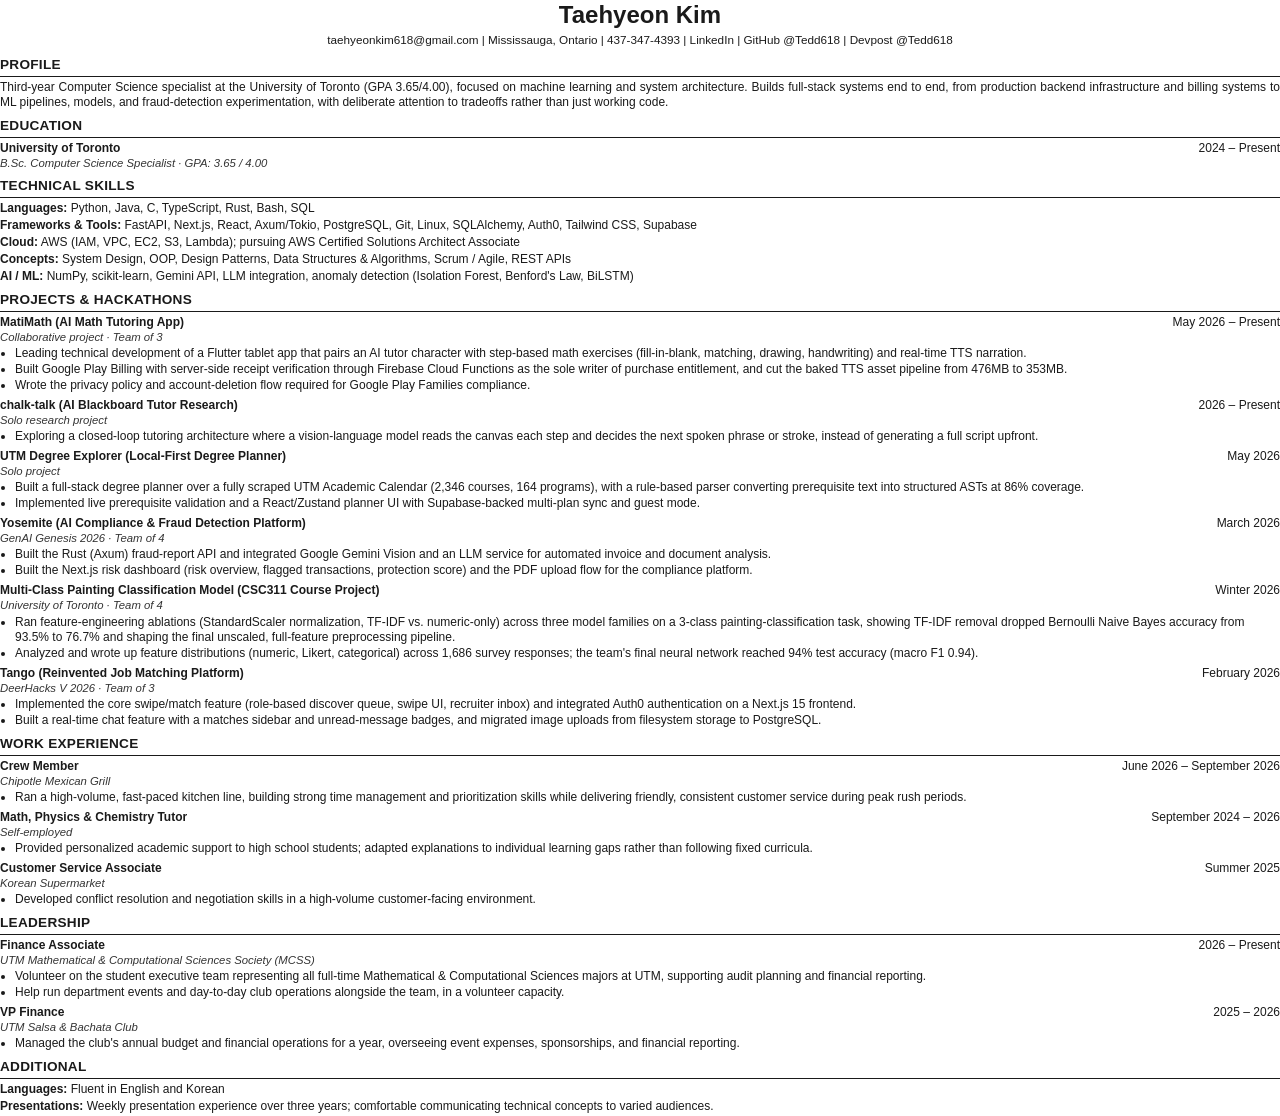
==== resume-source/resume.html @ ea224ffb "chalk-talk: drop the "working MVP" claim, no meaningful result yet Cut the bullet claiming a working" ====
<!DOCTYPE html>
<html lang="en">
<head>
<meta charset="UTF-8" />
<title>Taehyeon Kim - Resume</title>
<style>
  @page { size: Letter; margin: 0.35in 0.6in; }

  * { box-sizing: border-box; }

  html, body {
    margin: 0;
    padding: 0;
    font-family: Arial, Helvetica, sans-serif;
    font-size: 9pt;
    line-height: 1.25;
    color: #1a1a1a;
  }

  h1 {
    text-align: center;
    font-size: 18pt;
    font-weight: bold;
    margin: 0 0 3px;
  }

  .contact {
    text-align: center;
    font-size: 8.8pt;
    margin: 0 0 9px;
  }
  .contact a { color: #1a1a1a; text-decoration: none; }
  .contact a:hover { text-decoration: underline; }

  h2.section {
    font-size: 10.2pt;
    font-weight: bold;
    text-transform: uppercase;
    letter-spacing: 0.02em;
    border-bottom: 1px solid #1a1a1a;
    padding-bottom: 2px;
    margin: 8px 0 3px;
  }
  h2.section:first-of-type { margin-top: 0; }

  p.profile { margin: 0; text-align: justify; }

  .row {
    display: flex;
    justify-content: space-between;
    align-items: baseline;
    gap: 8px;
  }
  .row .title { font-weight: bold; }
  .row .date { font-size: 9pt; white-space: nowrap; flex-shrink: 0; }

  .subtitle {
    font-style: italic;
    font-size: 8.5pt;
    color: #333;
    margin-bottom: 2px;
  }

  ul.bullets {
    margin: 2px 0 5px;
    padding-left: 15px;
  }
  ul.bullets li { margin-bottom: 1px; }

  .entry { margin-bottom: 2px; }
  .entry:last-child ul.bullets { margin-bottom: 0; }

  .skills p { margin: 0 0 2px; }
  .skills b { font-weight: bold; }

  .additional p { margin: 0 0 2px; }
  .additional b { font-weight: bold; }
</style>
</head>
<body>

  <h1>Taehyeon Kim</h1>
  <p class="contact">
    taehyeonkim618@gmail.com | Mississauga, Ontario | 437-347-4393 |
    <a href="https://linkedin.com/in/taehyeon-kim">LinkedIn</a> |
    <a href="https://github.com/Tedd618">GitHub @Tedd618</a> |
    <a href="https://devpost.com/Tedd618">Devpost @Tedd618</a>
  </p>

  <h2 class="section">Profile</h2>
  <p class="profile">Third-year Computer Science specialist at the University of Toronto (GPA 3.65/4.00), focused on machine learning and system architecture. Builds full-stack systems end to end, from production backend infrastructure and billing systems to ML pipelines, models, and fraud-detection experimentation, with deliberate attention to tradeoffs rather than just working code.</p>

  <h2 class="section">Education</h2>
  <div class="row">
    <span class="title">University of Toronto</span>
    <span class="date">2024 – Present</span>
  </div>
  <div class="subtitle">B.Sc. Computer Science Specialist · GPA: 3.65 / 4.00</div>

  <h2 class="section">Technical Skills</h2>
  <div class="skills">
    <p><b>Languages:</b> Python, Java, C, TypeScript, Rust, Bash, SQL</p>
    <p><b>Frameworks &amp; Tools:</b> FastAPI, Next.js, React, Axum/Tokio, PostgreSQL, Git, Linux, SQLAlchemy, Auth0, Tailwind CSS, Supabase</p>
    <p><b>Cloud:</b> AWS (IAM, VPC, EC2, S3, Lambda); pursuing AWS Certified Solutions Architect Associate</p>
    <p><b>Concepts:</b> System Design, OOP, Design Patterns, Data Structures &amp; Algorithms, Scrum / Agile, REST APIs</p>
    <p><b>AI / ML:</b> NumPy, scikit-learn, Gemini API, LLM integration, anomaly detection (Isolation Forest, Benford's Law, BiLSTM)</p>
  </div>

  <h2 class="section">Projects &amp; Hackathons</h2>

  <div class="entry">
    <div class="row"><span class="title">MatiMath (AI Math Tutoring App)</span><span class="date">May 2026 – Present</span></div>
    <div class="subtitle">Collaborative project · Team of 3</div>
    <ul class="bullets">
      <li>Leading technical development of a Flutter tablet app that pairs an AI tutor character with step-based math exercises (fill-in-blank, matching, drawing, handwriting) and real-time TTS narration.</li>
      <li>Built Google Play Billing with server-side receipt verification through Firebase Cloud Functions as the sole writer of purchase entitlement, and cut the baked TTS asset pipeline from 476MB to 353MB.</li>
      <li>Wrote the privacy policy and account-deletion flow required for Google Play Families compliance.</li>
    </ul>
  </div>

  <div class="entry">
    <div class="row"><span class="title">chalk-talk (AI Blackboard Tutor Research)</span><span class="date">2026 – Present</span></div>
    <div class="subtitle">Solo research project</div>
    <ul class="bullets">
      <li>Exploring a closed-loop tutoring architecture where a vision-language model reads the canvas each step and decides the next spoken phrase or stroke, instead of generating a full script upfront.</li>
    </ul>
  </div>

  <div class="entry">
    <div class="row"><span class="title">UTM Degree Explorer (Local-First Degree Planner)</span><span class="date">May 2026</span></div>
    <div class="subtitle">Solo project</div>
    <ul class="bullets">
      <li>Built a full-stack degree planner over a fully scraped UTM Academic Calendar (2,346 courses, 164 programs), with a rule-based parser converting prerequisite text into structured ASTs at 86% coverage.</li>
      <li>Implemented live prerequisite validation and a React/Zustand planner UI with Supabase-backed multi-plan sync and guest mode.</li>
    </ul>
  </div>

  <div class="entry">
    <div class="row"><span class="title">Yosemite (AI Compliance &amp; Fraud Detection Platform)</span><span class="date">March 2026</span></div>
    <div class="subtitle">GenAI Genesis 2026 · Team of 4</div>
    <ul class="bullets">
      <li>Built the Rust (Axum) fraud-report API and integrated Google Gemini Vision and an LLM service for automated invoice and document analysis.</li>
      <li>Built the Next.js risk dashboard (risk overview, flagged transactions, protection score) and the PDF upload flow for the compliance platform.</li>
    </ul>
  </div>

  <div class="entry">
    <div class="row"><span class="title">Multi-Class Painting Classification Model (CSC311 Course Project)</span><span class="date">Winter 2026</span></div>
    <div class="subtitle">University of Toronto · Team of 4</div>
    <ul class="bullets">
      <li>Ran feature-engineering ablations (StandardScaler normalization, TF-IDF vs. numeric-only) across three model families on a 3-class painting-classification task, showing TF-IDF removal dropped Bernoulli Naive Bayes accuracy from 93.5% to 76.7% and shaping the final unscaled, full-feature preprocessing pipeline.</li>
      <li>Analyzed and wrote up feature distributions (numeric, Likert, categorical) across 1,686 survey responses; the team's final neural network reached 94% test accuracy (macro F1 0.94).</li>
    </ul>
  </div>

  <div class="entry">
    <div class="row"><span class="title">Tango (Reinvented Job Matching Platform)</span><span class="date">February 2026</span></div>
    <div class="subtitle">DeerHacks V 2026 · Team of 3</div>
    <ul class="bullets">
      <li>Implemented the core swipe/match feature (role-based discover queue, swipe UI, recruiter inbox) and integrated Auth0 authentication on a Next.js 15 frontend.</li>
      <li>Built a real-time chat feature with a matches sidebar and unread-message badges, and migrated image uploads from filesystem storage to PostgreSQL.</li>
    </ul>
  </div>

  <h2 class="section">Work Experience</h2>

  <div class="entry">
    <div class="row"><span class="title">Crew Member</span><span class="date">June 2026 – September 2026</span></div>
    <div class="subtitle">Chipotle Mexican Grill</div>
    <ul class="bullets">
      <li>Ran a high-volume, fast-paced kitchen line, building strong time management and prioritization skills while delivering friendly, consistent customer service during peak rush periods.</li>
    </ul>
  </div>

  <div class="entry">
    <div class="row"><span class="title">Math, Physics &amp; Chemistry Tutor</span><span class="date">September 2024 – 2026</span></div>
    <div class="subtitle">Self-employed</div>
    <ul class="bullets">
      <li>Provided personalized academic support to high school students; adapted explanations to individual learning gaps rather than following fixed curricula.</li>
    </ul>
  </div>

  <div class="entry">
    <div class="row"><span class="title">Customer Service Associate</span><span class="date">Summer 2025</span></div>
    <div class="subtitle">Korean Supermarket</div>
    <ul class="bullets">
      <li>Developed conflict resolution and negotiation skills in a high-volume customer-facing environment.</li>
    </ul>
  </div>

  <h2 class="section">Leadership</h2>
  <div class="entry">
    <div class="row"><span class="title">Finance Associate</span><span class="date">2026 – Present</span></div>
    <div class="subtitle">UTM Mathematical &amp; Computational Sciences Society (MCSS)</div>
    <ul class="bullets">
      <li>Volunteer on the student executive team representing all full-time Mathematical &amp; Computational Sciences majors at UTM, supporting audit planning and financial reporting.</li>
      <li>Help run department events and day-to-day club operations alongside the team, in a volunteer capacity.</li>
    </ul>
  </div>

  <div class="entry">
    <div class="row"><span class="title">VP Finance</span><span class="date">2025 – 2026</span></div>
    <div class="subtitle">UTM Salsa &amp; Bachata Club</div>
    <ul class="bullets">
      <li>Managed the club's annual budget and financial operations for a year, overseeing event expenses, sponsorships, and financial reporting.</li>
    </ul>
  </div>

  <h2 class="section">Additional</h2>
  <div class="additional">
    <p><b>Languages:</b> Fluent in English and Korean</p>
    <p><b>Presentations:</b> Weekly presentation experience over three years; comfortable communicating technical concepts to varied audiences.</p>
  </div>

</body>
</html>
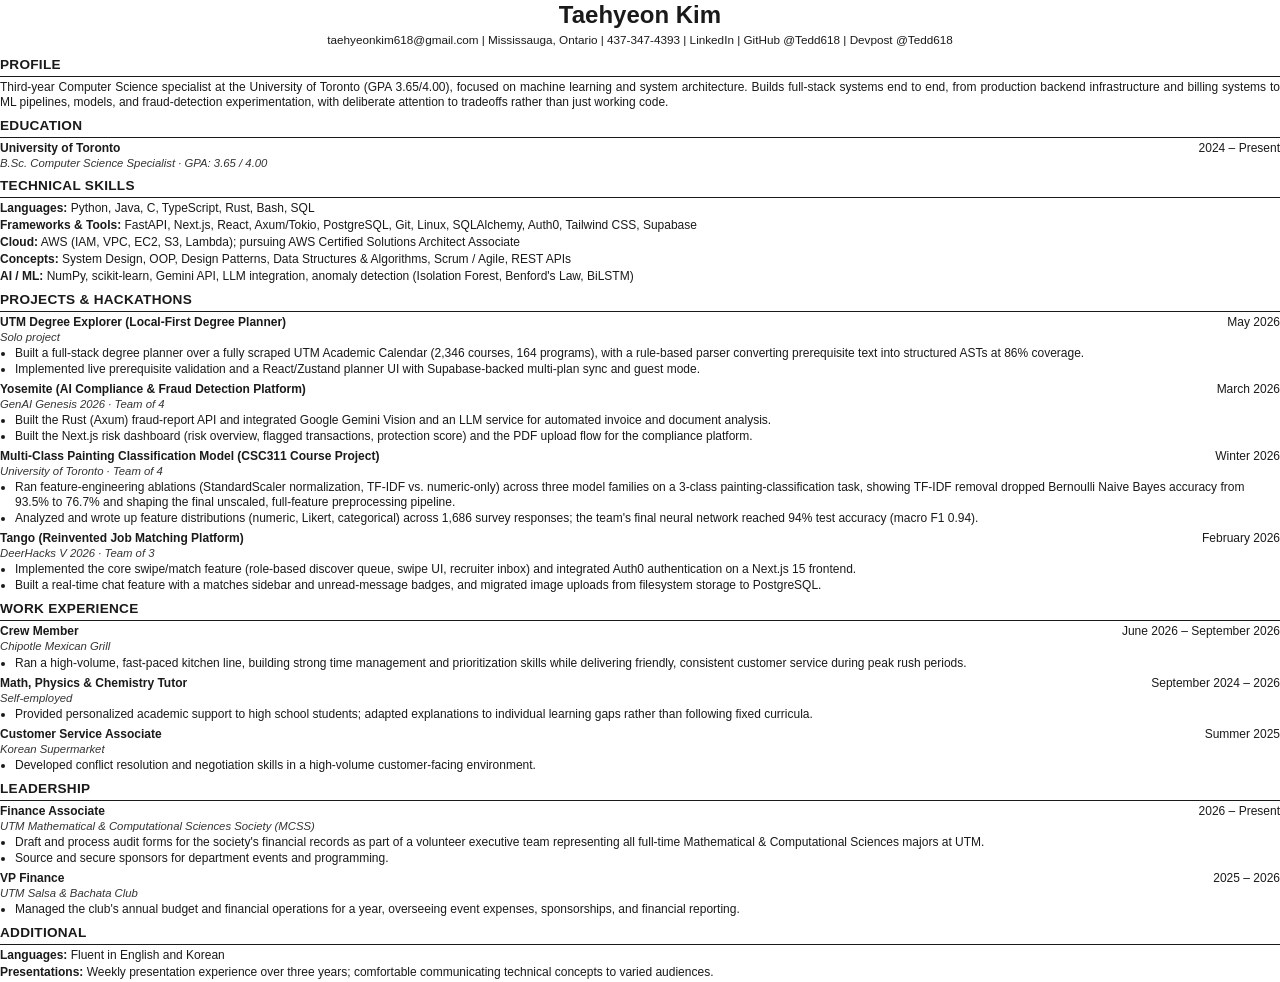
==== commit 227ee403: "Remove MatiMath and chalk-talk from resume; fix MCSS bullets - MatiMath: dropped per Taehyeon (not c" ====
--- a/resume-source/resume.html
+++ b/resume-source/resume.html
@@ -109,24 +109,6 @@
   <h2 class="section">Projects &amp; Hackathons</h2>
 
   <div class="entry">
-    <div class="row"><span class="title">MatiMath (AI Math Tutoring App)</span><span class="date">May 2026 – Present</span></div>
-    <div class="subtitle">Collaborative project · Team of 3</div>
-    <ul class="bullets">
-      <li>Leading technical development of a Flutter tablet app that pairs an AI tutor character with step-based math exercises (fill-in-blank, matching, drawing, handwriting) and real-time TTS narration.</li>
-      <li>Built Google Play Billing with server-side receipt verification through Firebase Cloud Functions as the sole writer of purchase entitlement, and cut the baked TTS asset pipeline from 476MB to 353MB.</li>
-      <li>Wrote the privacy policy and account-deletion flow required for Google Play Families compliance.</li>
-    </ul>
-  </div>
-
-  <div class="entry">
-    <div class="row"><span class="title">chalk-talk (AI Blackboard Tutor Research)</span><span class="date">2026 – Present</span></div>
-    <div class="subtitle">Solo research project</div>
-    <ul class="bullets">
-      <li>Exploring a closed-loop tutoring architecture where a vision-language model reads the canvas each step and decides the next spoken phrase or stroke, instead of generating a full script upfront.</li>
-    </ul>
-  </div>
-
-  <div class="entry">
     <div class="row"><span class="title">UTM Degree Explorer (Local-First Degree Planner)</span><span class="date">May 2026</span></div>
     <div class="subtitle">Solo project</div>
     <ul class="bullets">
@@ -193,8 +175,8 @@
     <div class="row"><span class="title">Finance Associate</span><span class="date">2026 – Present</span></div>
     <div class="subtitle">UTM Mathematical &amp; Computational Sciences Society (MCSS)</div>
     <ul class="bullets">
-      <li>Volunteer on the student executive team representing all full-time Mathematical &amp; Computational Sciences majors at UTM, supporting audit planning and financial reporting.</li>
-      <li>Help run department events and day-to-day club operations alongside the team, in a volunteer capacity.</li>
+      <li>Draft and process audit forms for the society's financial records as part of a volunteer executive team representing all full-time Mathematical &amp; Computational Sciences majors at UTM.</li>
+      <li>Source and secure sponsors for department events and programming.</li>
     </ul>
   </div>
 
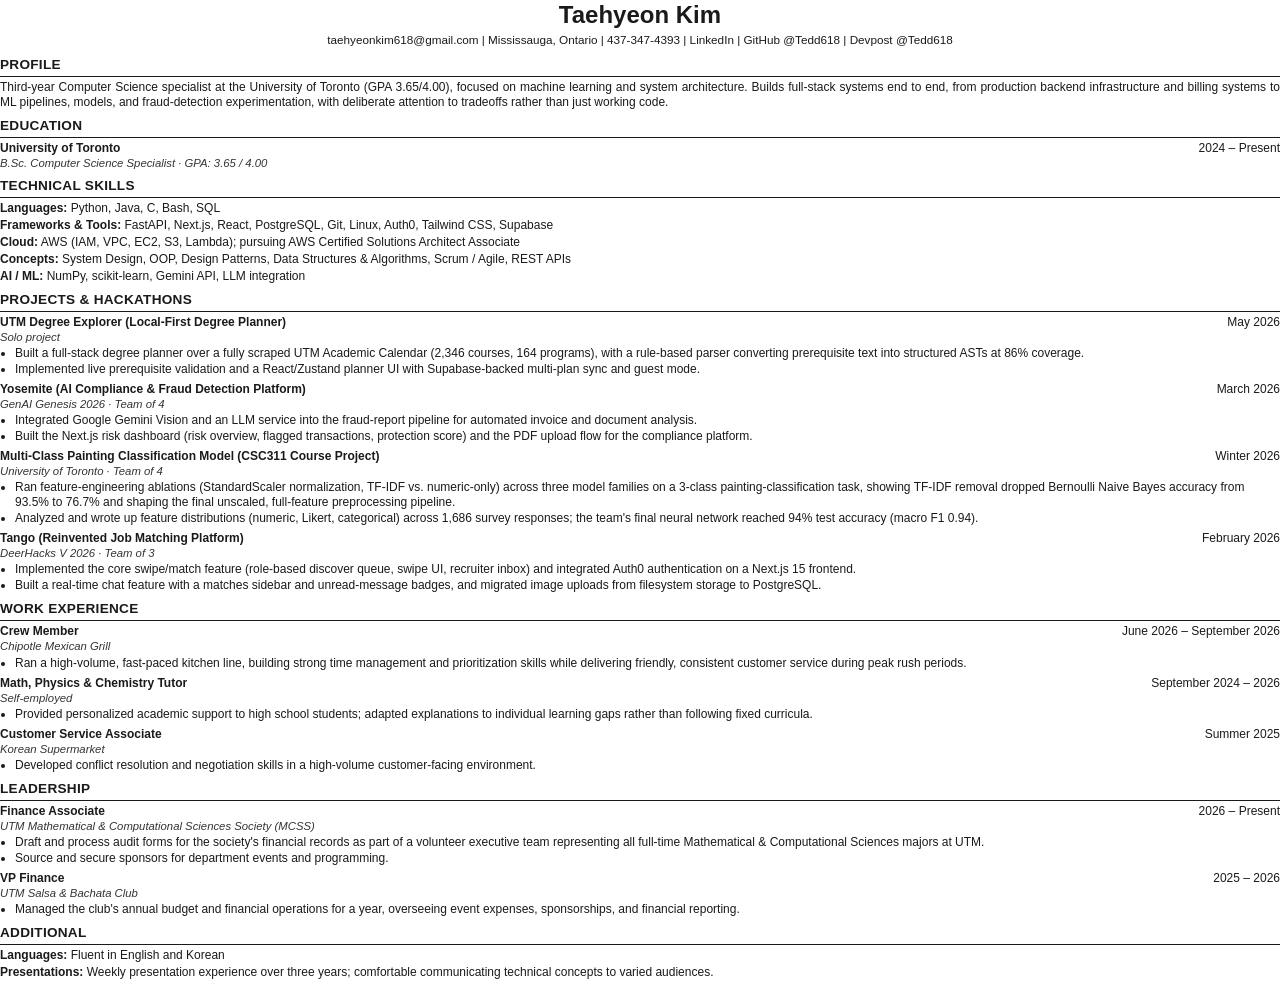
==== commit 5f55de00: "Trim skills list to what Taehyeon can actually defend in an interview Went through Technical Skills " ====
--- a/resume-source/resume.html
+++ b/resume-source/resume.html
@@ -99,11 +99,11 @@
 
   <h2 class="section">Technical Skills</h2>
   <div class="skills">
-    <p><b>Languages:</b> Python, Java, C, TypeScript, Rust, Bash, SQL</p>
-    <p><b>Frameworks &amp; Tools:</b> FastAPI, Next.js, React, Axum/Tokio, PostgreSQL, Git, Linux, SQLAlchemy, Auth0, Tailwind CSS, Supabase</p>
+    <p><b>Languages:</b> Python, Java, C, Bash, SQL</p>
+    <p><b>Frameworks &amp; Tools:</b> FastAPI, Next.js, React, PostgreSQL, Git, Linux, Auth0, Tailwind CSS, Supabase</p>
     <p><b>Cloud:</b> AWS (IAM, VPC, EC2, S3, Lambda); pursuing AWS Certified Solutions Architect Associate</p>
     <p><b>Concepts:</b> System Design, OOP, Design Patterns, Data Structures &amp; Algorithms, Scrum / Agile, REST APIs</p>
-    <p><b>AI / ML:</b> NumPy, scikit-learn, Gemini API, LLM integration, anomaly detection (Isolation Forest, Benford's Law, BiLSTM)</p>
+    <p><b>AI / ML:</b> NumPy, scikit-learn, Gemini API, LLM integration</p>
   </div>
 
   <h2 class="section">Projects &amp; Hackathons</h2>
@@ -121,7 +121,7 @@
     <div class="row"><span class="title">Yosemite (AI Compliance &amp; Fraud Detection Platform)</span><span class="date">March 2026</span></div>
     <div class="subtitle">GenAI Genesis 2026 · Team of 4</div>
     <ul class="bullets">
-      <li>Built the Rust (Axum) fraud-report API and integrated Google Gemini Vision and an LLM service for automated invoice and document analysis.</li>
+      <li>Integrated Google Gemini Vision and an LLM service into the fraud-report pipeline for automated invoice and document analysis.</li>
       <li>Built the Next.js risk dashboard (risk overview, flagged transactions, protection score) and the PDF upload flow for the compliance platform.</li>
     </ul>
   </div>
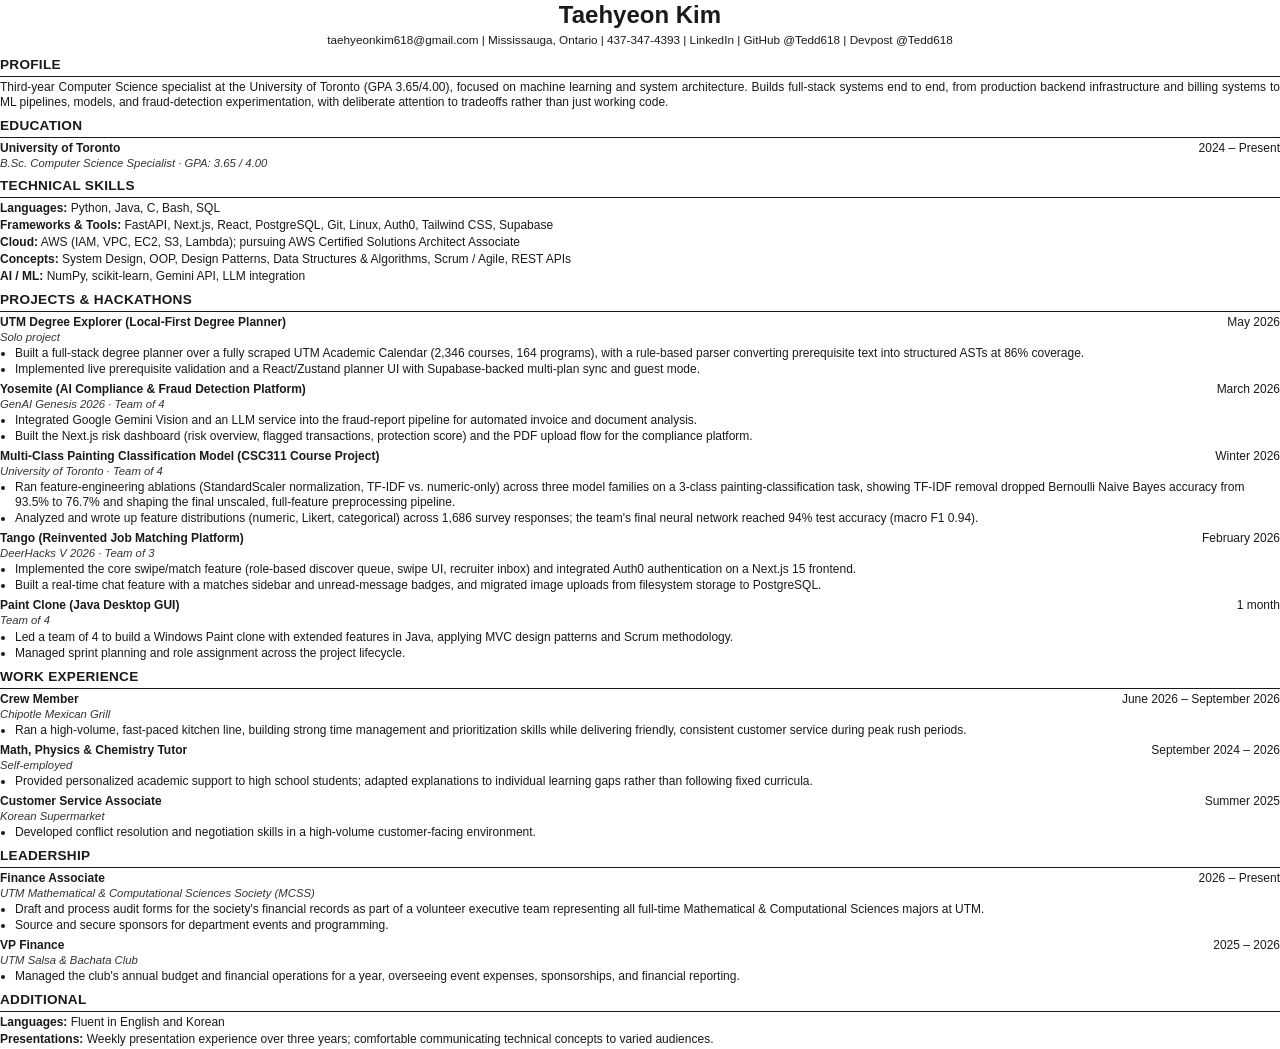
==== commit c94665dc: "Restore Java Paint Clone project to resume Many employers screen for Java, and it's the only Java pr" ====
--- a/resume-source/resume.html
+++ b/resume-source/resume.html
@@ -144,6 +144,15 @@
     </ul>
   </div>
 
+  <div class="entry">
+    <div class="row"><span class="title">Paint Clone (Java Desktop GUI)</span><span class="date">1 month</span></div>
+    <div class="subtitle">Team of 4</div>
+    <ul class="bullets">
+      <li>Led a team of 4 to build a Windows Paint clone with extended features in Java, applying MVC design patterns and Scrum methodology.</li>
+      <li>Managed sprint planning and role assignment across the project lifecycle.</li>
+    </ul>
+  </div>
+
   <h2 class="section">Work Experience</h2>
 
   <div class="entry">
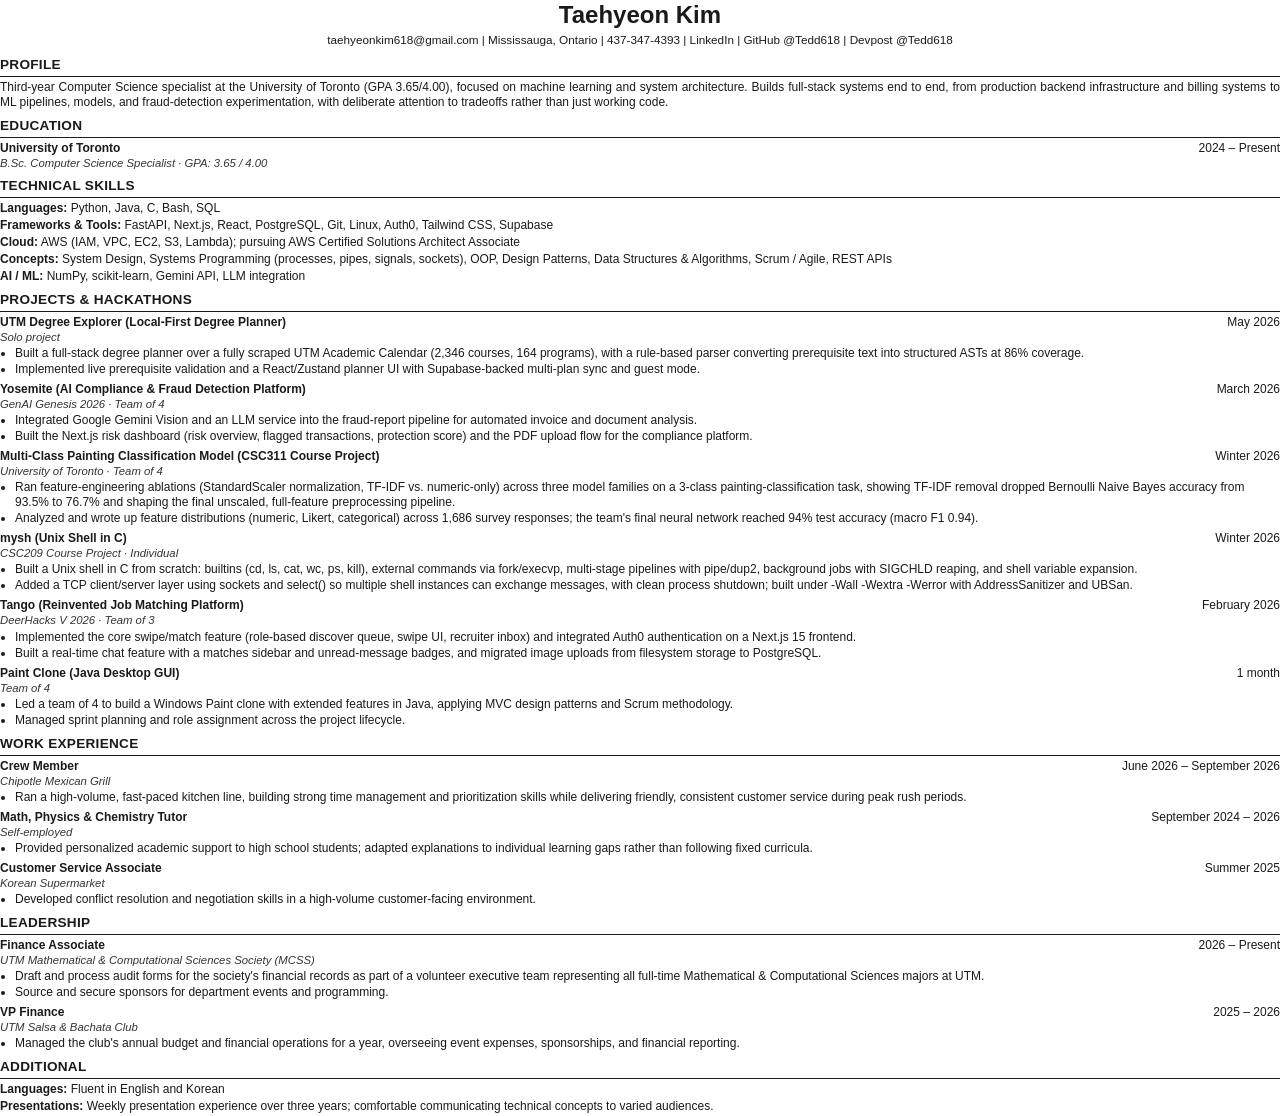
==== commit 3c8f5393: "Add CSC209 mysh (Unix shell in C) to baseline resume Scoped to what the code actually does (fork/exe" ====
--- a/resume-source/resume.html
+++ b/resume-source/resume.html
@@ -102,7 +102,7 @@
     <p><b>Languages:</b> Python, Java, C, Bash, SQL</p>
     <p><b>Frameworks &amp; Tools:</b> FastAPI, Next.js, React, PostgreSQL, Git, Linux, Auth0, Tailwind CSS, Supabase</p>
     <p><b>Cloud:</b> AWS (IAM, VPC, EC2, S3, Lambda); pursuing AWS Certified Solutions Architect Associate</p>
-    <p><b>Concepts:</b> System Design, OOP, Design Patterns, Data Structures &amp; Algorithms, Scrum / Agile, REST APIs</p>
+    <p><b>Concepts:</b> System Design, Systems Programming (processes, pipes, signals, sockets), OOP, Design Patterns, Data Structures &amp; Algorithms, Scrum / Agile, REST APIs</p>
     <p><b>AI / ML:</b> NumPy, scikit-learn, Gemini API, LLM integration</p>
   </div>
 
@@ -132,6 +132,15 @@
     <ul class="bullets">
       <li>Ran feature-engineering ablations (StandardScaler normalization, TF-IDF vs. numeric-only) across three model families on a 3-class painting-classification task, showing TF-IDF removal dropped Bernoulli Naive Bayes accuracy from 93.5% to 76.7% and shaping the final unscaled, full-feature preprocessing pipeline.</li>
       <li>Analyzed and wrote up feature distributions (numeric, Likert, categorical) across 1,686 survey responses; the team's final neural network reached 94% test accuracy (macro F1 0.94).</li>
+    </ul>
+  </div>
+
+  <div class="entry">
+    <div class="row"><span class="title">mysh (Unix Shell in C)</span><span class="date">Winter 2026</span></div>
+    <div class="subtitle">CSC209 Course Project · Individual</div>
+    <ul class="bullets">
+      <li>Built a Unix shell in C from scratch: builtins (cd, ls, cat, wc, ps, kill), external commands via fork/execvp, multi-stage pipelines with pipe/dup2, background jobs with SIGCHLD reaping, and shell variable expansion.</li>
+      <li>Added a TCP client/server layer using sockets and select() so multiple shell instances can exchange messages, with clean process shutdown; built under -Wall -Wextra -Werror with AddressSanitizer and UBSan.</li>
     </ul>
   </div>
 
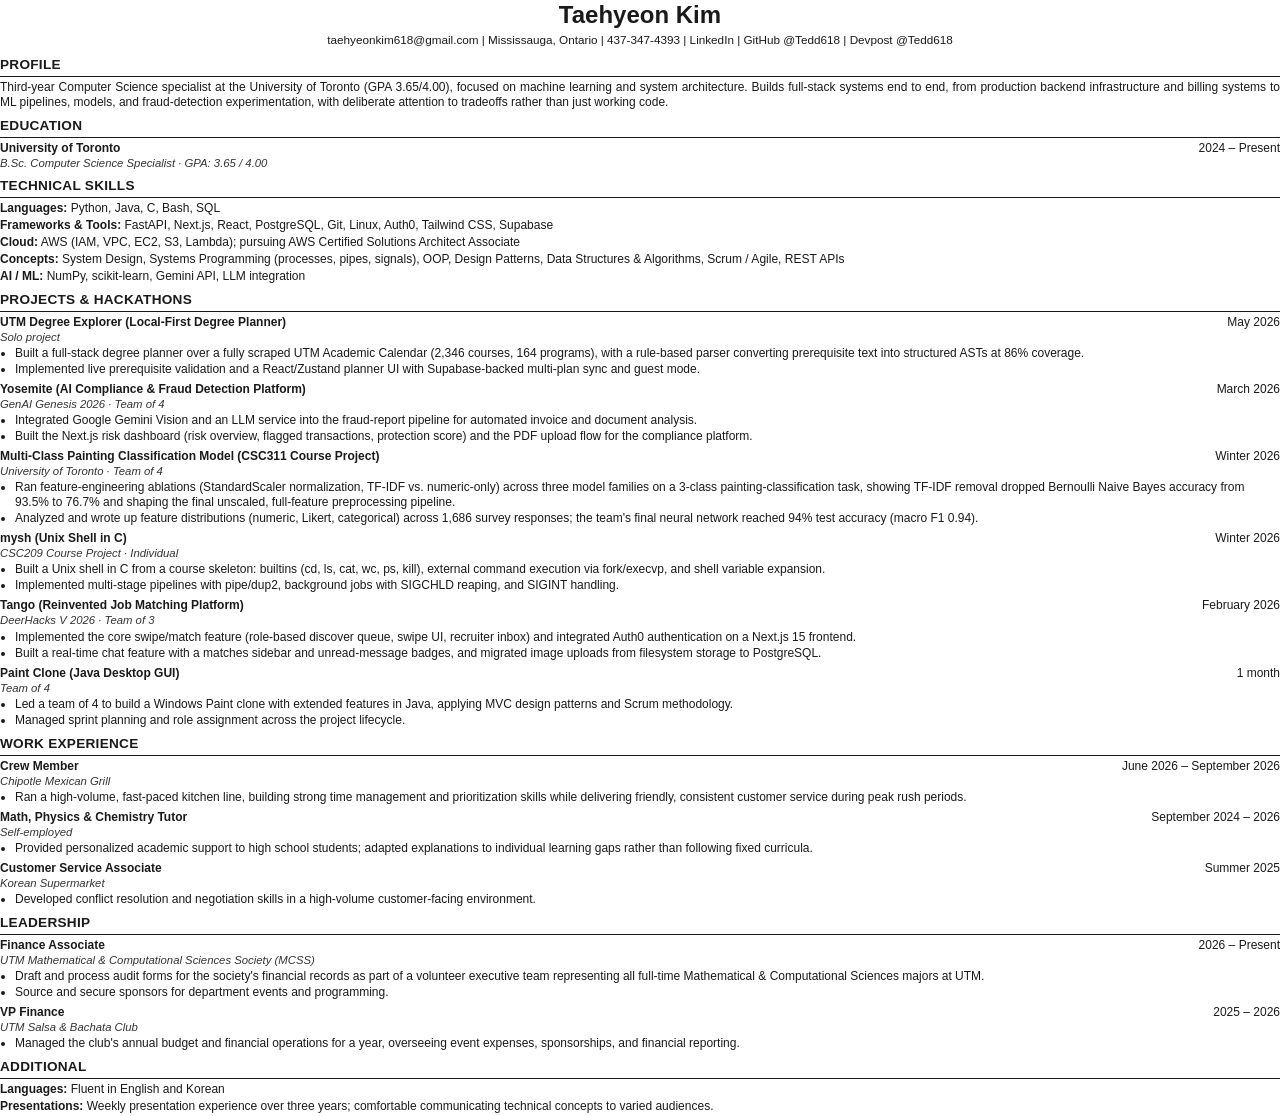
==== commit e2f7f856: "mysh: drop the networking claim (that code was LLM-generated and cited) The socket/select client-ser" ====
--- a/resume-source/resume.html
+++ b/resume-source/resume.html
@@ -102,7 +102,7 @@
     <p><b>Languages:</b> Python, Java, C, Bash, SQL</p>
     <p><b>Frameworks &amp; Tools:</b> FastAPI, Next.js, React, PostgreSQL, Git, Linux, Auth0, Tailwind CSS, Supabase</p>
     <p><b>Cloud:</b> AWS (IAM, VPC, EC2, S3, Lambda); pursuing AWS Certified Solutions Architect Associate</p>
-    <p><b>Concepts:</b> System Design, Systems Programming (processes, pipes, signals, sockets), OOP, Design Patterns, Data Structures &amp; Algorithms, Scrum / Agile, REST APIs</p>
+    <p><b>Concepts:</b> System Design, Systems Programming (processes, pipes, signals), OOP, Design Patterns, Data Structures &amp; Algorithms, Scrum / Agile, REST APIs</p>
     <p><b>AI / ML:</b> NumPy, scikit-learn, Gemini API, LLM integration</p>
   </div>
 
@@ -139,8 +139,8 @@
     <div class="row"><span class="title">mysh (Unix Shell in C)</span><span class="date">Winter 2026</span></div>
     <div class="subtitle">CSC209 Course Project · Individual</div>
     <ul class="bullets">
-      <li>Built a Unix shell in C from scratch: builtins (cd, ls, cat, wc, ps, kill), external commands via fork/execvp, multi-stage pipelines with pipe/dup2, background jobs with SIGCHLD reaping, and shell variable expansion.</li>
-      <li>Added a TCP client/server layer using sockets and select() so multiple shell instances can exchange messages, with clean process shutdown; built under -Wall -Wextra -Werror with AddressSanitizer and UBSan.</li>
+      <li>Built a Unix shell in C from a course skeleton: builtins (cd, ls, cat, wc, ps, kill), external command execution via fork/execvp, and shell variable expansion.</li>
+      <li>Implemented multi-stage pipelines with pipe/dup2, background jobs with SIGCHLD reaping, and SIGINT handling.</li>
     </ul>
   </div>
 
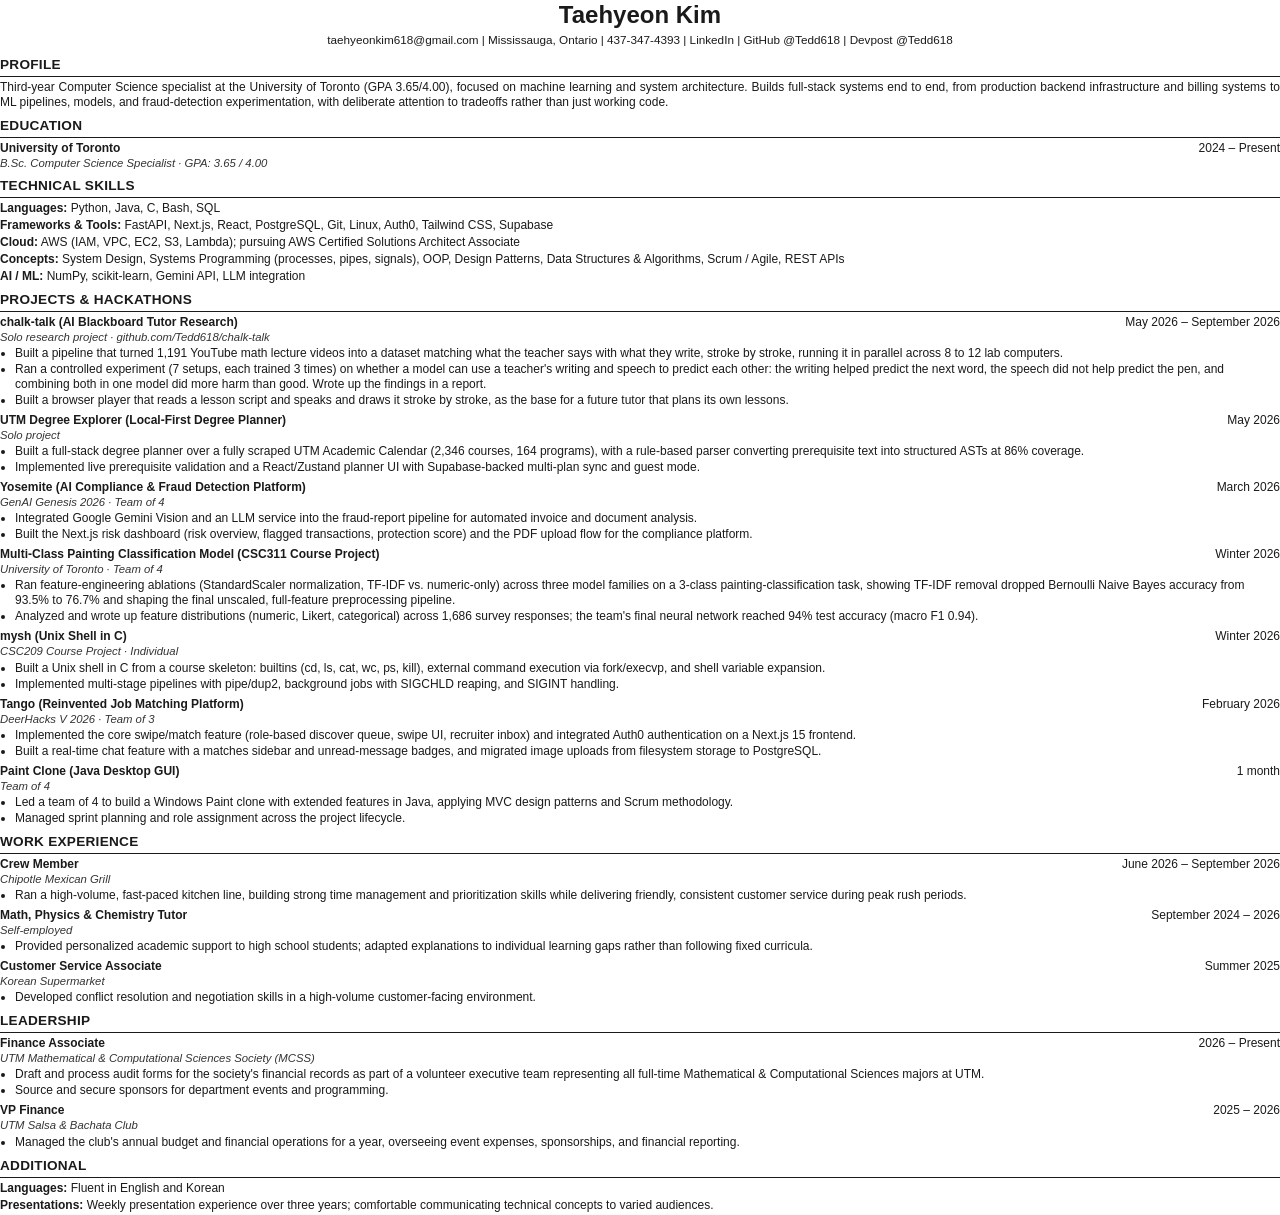
==== commit 1833b459: "Add chalk-talk research project to resume Plain-language bullets grounded in the public repo and its" ====
--- a/resume-source/resume.html
+++ b/resume-source/resume.html
@@ -109,6 +109,16 @@
   <h2 class="section">Projects &amp; Hackathons</h2>
 
   <div class="entry">
+    <div class="row"><span class="title">chalk-talk (AI Blackboard Tutor Research)</span><span class="date">May 2026 – September 2026</span></div>
+    <div class="subtitle">Solo research project · github.com/Tedd618/chalk-talk</div>
+    <ul class="bullets">
+      <li>Built a pipeline that turned 1,191 YouTube math lecture videos into a dataset matching what the teacher says with what they write, stroke by stroke, running it in parallel across 8 to 12 lab computers.</li>
+      <li>Ran a controlled experiment (7 setups, each trained 3 times) on whether a model can use a teacher's writing and speech to predict each other: the writing helped predict the next word, the speech did not help predict the pen, and combining both in one model did more harm than good. Wrote up the findings in a report.</li>
+      <li>Built a browser player that reads a lesson script and speaks and draws it stroke by stroke, as the base for a future tutor that plans its own lessons.</li>
+    </ul>
+  </div>
+
+  <div class="entry">
     <div class="row"><span class="title">UTM Degree Explorer (Local-First Degree Planner)</span><span class="date">May 2026</span></div>
     <div class="subtitle">Solo project</div>
     <ul class="bullets">
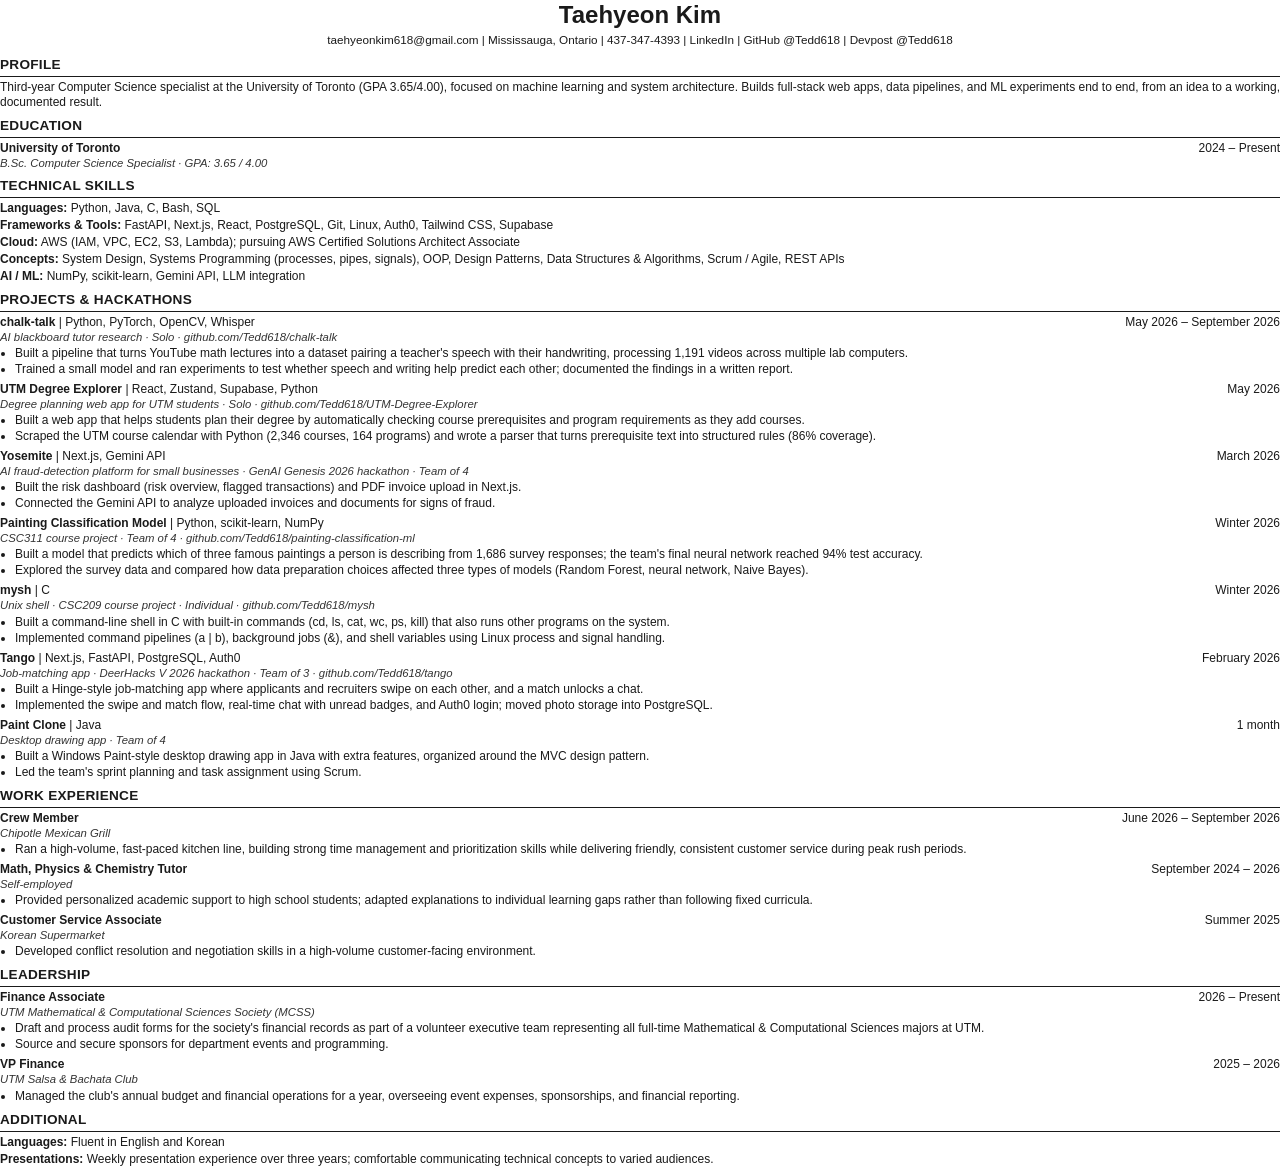
==== commit f3092daa: "Rewrite project entries as purpose / stack / work; fix stale profile Each project now has "Name | st" ====
--- a/resume-source/resume.html
+++ b/resume-source/resume.html
@@ -52,6 +52,7 @@
     gap: 8px;
   }
   .row .title { font-weight: bold; }
+  .row .title .stack { font-weight: normal; }
   .row .date { font-size: 9pt; white-space: nowrap; flex-shrink: 0; }
 
   .subtitle {
@@ -88,7 +89,7 @@
   </p>
 
   <h2 class="section">Profile</h2>
-  <p class="profile">Third-year Computer Science specialist at the University of Toronto (GPA 3.65/4.00), focused on machine learning and system architecture. Builds full-stack systems end to end, from production backend infrastructure and billing systems to ML pipelines, models, and fraud-detection experimentation, with deliberate attention to tradeoffs rather than just working code.</p>
+  <p class="profile">Third-year Computer Science specialist at the University of Toronto (GPA 3.65/4.00), focused on machine learning and system architecture. Builds full-stack web apps, data pipelines, and ML experiments end to end, from an idea to a working, documented result.</p>
 
   <h2 class="section">Education</h2>
   <div class="row">
@@ -109,66 +110,65 @@
   <h2 class="section">Projects &amp; Hackathons</h2>
 
   <div class="entry">
-    <div class="row"><span class="title">chalk-talk (AI Blackboard Tutor Research)</span><span class="date">May 2026 – September 2026</span></div>
-    <div class="subtitle">Solo research project · github.com/Tedd618/chalk-talk</div>
-    <ul class="bullets">
-      <li>Built a pipeline that turned 1,191 YouTube math lecture videos into a dataset matching what the teacher says with what they write, stroke by stroke, running it in parallel across 8 to 12 lab computers.</li>
-      <li>Ran a controlled experiment (7 setups, each trained 3 times) on whether a model can use a teacher's writing and speech to predict each other: the writing helped predict the next word, the speech did not help predict the pen, and combining both in one model did more harm than good. Wrote up the findings in a report.</li>
-      <li>Built a browser player that reads a lesson script and speaks and draws it stroke by stroke, as the base for a future tutor that plans its own lessons.</li>
-    </ul>
-  </div>
-
-  <div class="entry">
-    <div class="row"><span class="title">UTM Degree Explorer (Local-First Degree Planner)</span><span class="date">May 2026</span></div>
-    <div class="subtitle">Solo project</div>
-    <ul class="bullets">
-      <li>Built a full-stack degree planner over a fully scraped UTM Academic Calendar (2,346 courses, 164 programs), with a rule-based parser converting prerequisite text into structured ASTs at 86% coverage.</li>
-      <li>Implemented live prerequisite validation and a React/Zustand planner UI with Supabase-backed multi-plan sync and guest mode.</li>
-    </ul>
-  </div>
-
-  <div class="entry">
-    <div class="row"><span class="title">Yosemite (AI Compliance &amp; Fraud Detection Platform)</span><span class="date">March 2026</span></div>
-    <div class="subtitle">GenAI Genesis 2026 · Team of 4</div>
-    <ul class="bullets">
-      <li>Integrated Google Gemini Vision and an LLM service into the fraud-report pipeline for automated invoice and document analysis.</li>
-      <li>Built the Next.js risk dashboard (risk overview, flagged transactions, protection score) and the PDF upload flow for the compliance platform.</li>
-    </ul>
-  </div>
-
-  <div class="entry">
-    <div class="row"><span class="title">Multi-Class Painting Classification Model (CSC311 Course Project)</span><span class="date">Winter 2026</span></div>
-    <div class="subtitle">University of Toronto · Team of 4</div>
-    <ul class="bullets">
-      <li>Ran feature-engineering ablations (StandardScaler normalization, TF-IDF vs. numeric-only) across three model families on a 3-class painting-classification task, showing TF-IDF removal dropped Bernoulli Naive Bayes accuracy from 93.5% to 76.7% and shaping the final unscaled, full-feature preprocessing pipeline.</li>
-      <li>Analyzed and wrote up feature distributions (numeric, Likert, categorical) across 1,686 survey responses; the team's final neural network reached 94% test accuracy (macro F1 0.94).</li>
-    </ul>
-  </div>
-
-  <div class="entry">
-    <div class="row"><span class="title">mysh (Unix Shell in C)</span><span class="date">Winter 2026</span></div>
-    <div class="subtitle">CSC209 Course Project · Individual</div>
-    <ul class="bullets">
-      <li>Built a Unix shell in C from a course skeleton: builtins (cd, ls, cat, wc, ps, kill), external command execution via fork/execvp, and shell variable expansion.</li>
-      <li>Implemented multi-stage pipelines with pipe/dup2, background jobs with SIGCHLD reaping, and SIGINT handling.</li>
-    </ul>
-  </div>
-
-  <div class="entry">
-    <div class="row"><span class="title">Tango (Reinvented Job Matching Platform)</span><span class="date">February 2026</span></div>
-    <div class="subtitle">DeerHacks V 2026 · Team of 3</div>
-    <ul class="bullets">
-      <li>Implemented the core swipe/match feature (role-based discover queue, swipe UI, recruiter inbox) and integrated Auth0 authentication on a Next.js 15 frontend.</li>
-      <li>Built a real-time chat feature with a matches sidebar and unread-message badges, and migrated image uploads from filesystem storage to PostgreSQL.</li>
-    </ul>
-  </div>
-
-  <div class="entry">
-    <div class="row"><span class="title">Paint Clone (Java Desktop GUI)</span><span class="date">1 month</span></div>
-    <div class="subtitle">Team of 4</div>
-    <ul class="bullets">
-      <li>Led a team of 4 to build a Windows Paint clone with extended features in Java, applying MVC design patterns and Scrum methodology.</li>
-      <li>Managed sprint planning and role assignment across the project lifecycle.</li>
+    <div class="row"><span class="title">chalk-talk <span class="stack">| Python, PyTorch, OpenCV, Whisper</span></span><span class="date">May 2026 – September 2026</span></div>
+    <div class="subtitle">AI blackboard tutor research · Solo · github.com/Tedd618/chalk-talk</div>
+    <ul class="bullets">
+      <li>Built a pipeline that turns YouTube math lectures into a dataset pairing a teacher's speech with their handwriting, processing 1,191 videos across multiple lab computers.</li>
+      <li>Trained a small model and ran experiments to test whether speech and writing help predict each other; documented the findings in a written report.</li>
+    </ul>
+  </div>
+
+  <div class="entry">
+    <div class="row"><span class="title">UTM Degree Explorer <span class="stack">| React, Zustand, Supabase, Python</span></span><span class="date">May 2026</span></div>
+    <div class="subtitle">Degree planning web app for UTM students · Solo · github.com/Tedd618/UTM-Degree-Explorer</div>
+    <ul class="bullets">
+      <li>Built a web app that helps students plan their degree by automatically checking course prerequisites and program requirements as they add courses.</li>
+      <li>Scraped the UTM course calendar with Python (2,346 courses, 164 programs) and wrote a parser that turns prerequisite text into structured rules (86% coverage).</li>
+    </ul>
+  </div>
+
+  <div class="entry">
+    <div class="row"><span class="title">Yosemite <span class="stack">| Next.js, Gemini API</span></span><span class="date">March 2026</span></div>
+    <div class="subtitle">AI fraud-detection platform for small businesses · GenAI Genesis 2026 hackathon · Team of 4</div>
+    <ul class="bullets">
+      <li>Built the risk dashboard (risk overview, flagged transactions) and PDF invoice upload in Next.js.</li>
+      <li>Connected the Gemini API to analyze uploaded invoices and documents for signs of fraud.</li>
+    </ul>
+  </div>
+
+  <div class="entry">
+    <div class="row"><span class="title">Painting Classification Model <span class="stack">| Python, scikit-learn, NumPy</span></span><span class="date">Winter 2026</span></div>
+    <div class="subtitle">CSC311 course project · Team of 4 · github.com/Tedd618/painting-classification-ml</div>
+    <ul class="bullets">
+      <li>Built a model that predicts which of three famous paintings a person is describing from 1,686 survey responses; the team's final neural network reached 94% test accuracy.</li>
+      <li>Explored the survey data and compared how data preparation choices affected three types of models (Random Forest, neural network, Naive Bayes).</li>
+    </ul>
+  </div>
+
+  <div class="entry">
+    <div class="row"><span class="title">mysh <span class="stack">| C</span></span><span class="date">Winter 2026</span></div>
+    <div class="subtitle">Unix shell · CSC209 course project · Individual · github.com/Tedd618/mysh</div>
+    <ul class="bullets">
+      <li>Built a command-line shell in C with built-in commands (cd, ls, cat, wc, ps, kill) that also runs other programs on the system.</li>
+      <li>Implemented command pipelines (a | b), background jobs (&amp;), and shell variables using Linux process and signal handling.</li>
+    </ul>
+  </div>
+
+  <div class="entry">
+    <div class="row"><span class="title">Tango <span class="stack">| Next.js, FastAPI, PostgreSQL, Auth0</span></span><span class="date">February 2026</span></div>
+    <div class="subtitle">Job-matching app · DeerHacks V 2026 hackathon · Team of 3 · github.com/Tedd618/tango</div>
+    <ul class="bullets">
+      <li>Built a Hinge-style job-matching app where applicants and recruiters swipe on each other, and a match unlocks a chat.</li>
+      <li>Implemented the swipe and match flow, real-time chat with unread badges, and Auth0 login; moved photo storage into PostgreSQL.</li>
+    </ul>
+  </div>
+
+  <div class="entry">
+    <div class="row"><span class="title">Paint Clone <span class="stack">| Java</span></span><span class="date">1 month</span></div>
+    <div class="subtitle">Desktop drawing app · Team of 4</div>
+    <ul class="bullets">
+      <li>Built a Windows Paint-style desktop drawing app in Java with extra features, organized around the MVC design pattern.</li>
+      <li>Led the team's sprint planning and task assignment using Scrum.</li>
     </ul>
   </div>
 
